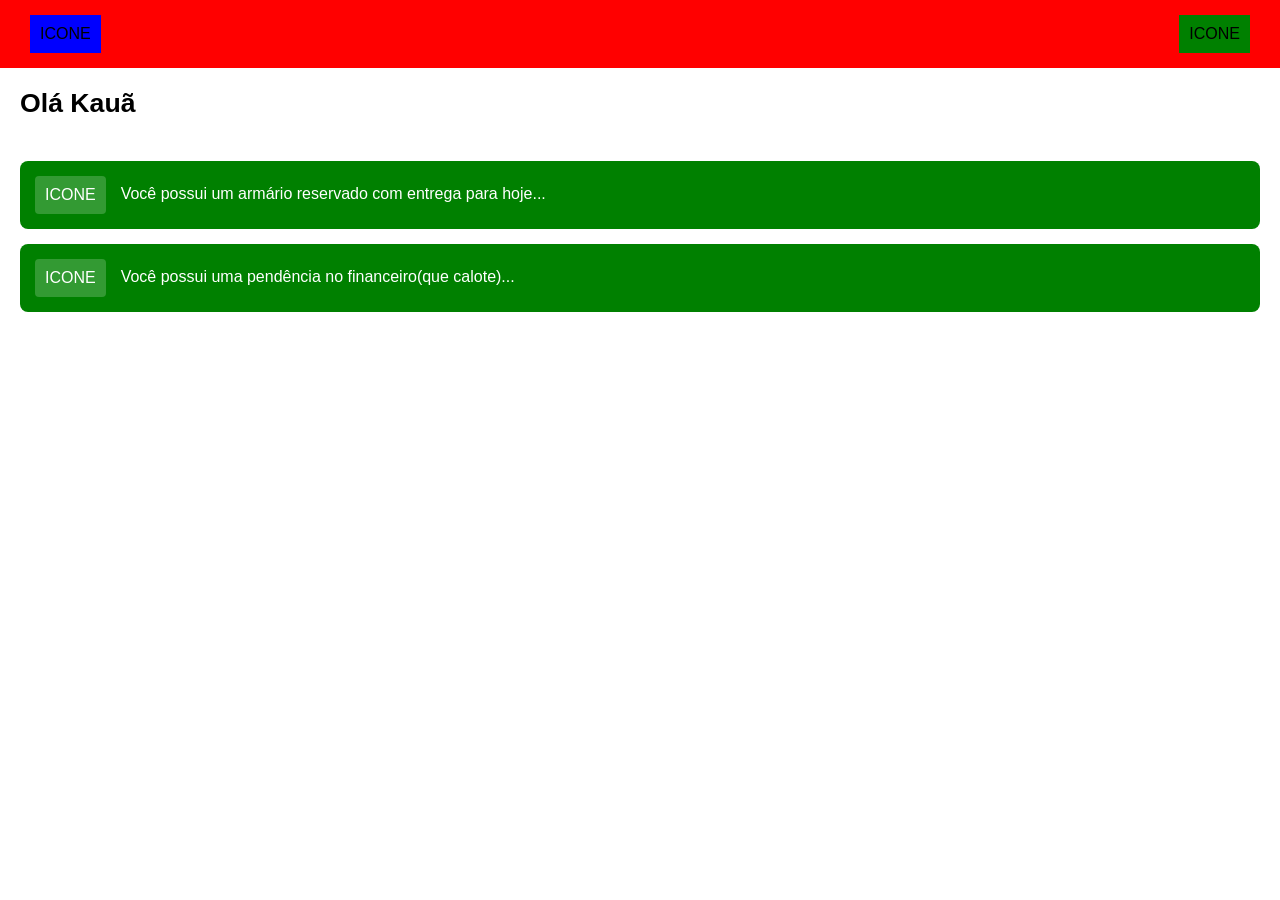
==== Projeto em Sala de Aula/index.html @ bcbefdda "Atualização do nome da pasta do projeto em sala de aula" ====
<html>
    <head>
        <link rel="stylesheet" href="style.css">
        <body>
            <header id="head">
                <div id="menu">ICONE</div>
                <div id="perfil">ICONE</div>
            </header>

            <main>
                <div id="mensagens">
                    <div id="user_name">Olá Kauã</div>
                    <div class="mns_box">
                        <div class="icon">ICONE</div>
                        <div class="mns">Você possui um armário reservado com entrega para hoje...</div>
                    </div>
                    
                    <div class="mns_box">
                        <div class="icon">ICONE</div>
                        <div class="mns">Você possui uma pendência no financeiro(que calote)...</div>
                    </div>
                </div>

            </main>
        </body>
    </head>
</html>
---- Projeto em Sala de Aula/style.css ----
body {
    margin: 0;
    font-family: sans-serif;

}

header {
    display: flex;
    justify-content: space-between; /* Pegou os dois elementos da header e jogou um pro lado da tela e o outro pro outro canto*/
    align-items: center;
    background-color: red; /*colorindo o header*/
    padding: 15px 30px;
}

#menu {
    background-color: blue;
    padding: 10px;
}

#perfil{
    background-color: green;
    padding: 10px;
}

main{
    padding: 20px;
}

#user_name{/*sobre o nome do usuário*/
    font-size: 20pt;
    margin-bottom: 20pt;
    font-weight: bold;
}

#mensagens{
    display: grid;
    gap: 15px;
}

.mns_box{
    display: flex;
    align-items: center;
    gap: 15px;
    background-color: green;
    padding: 15px;
    border-radius: 8px;
    color: white;
}

.icon{
    background-color: rgba(255, 255, 255, 0.2);
    padding: 10px;
    border-radius: 4px;
}

.mns{
    line-height: 1.4;
}
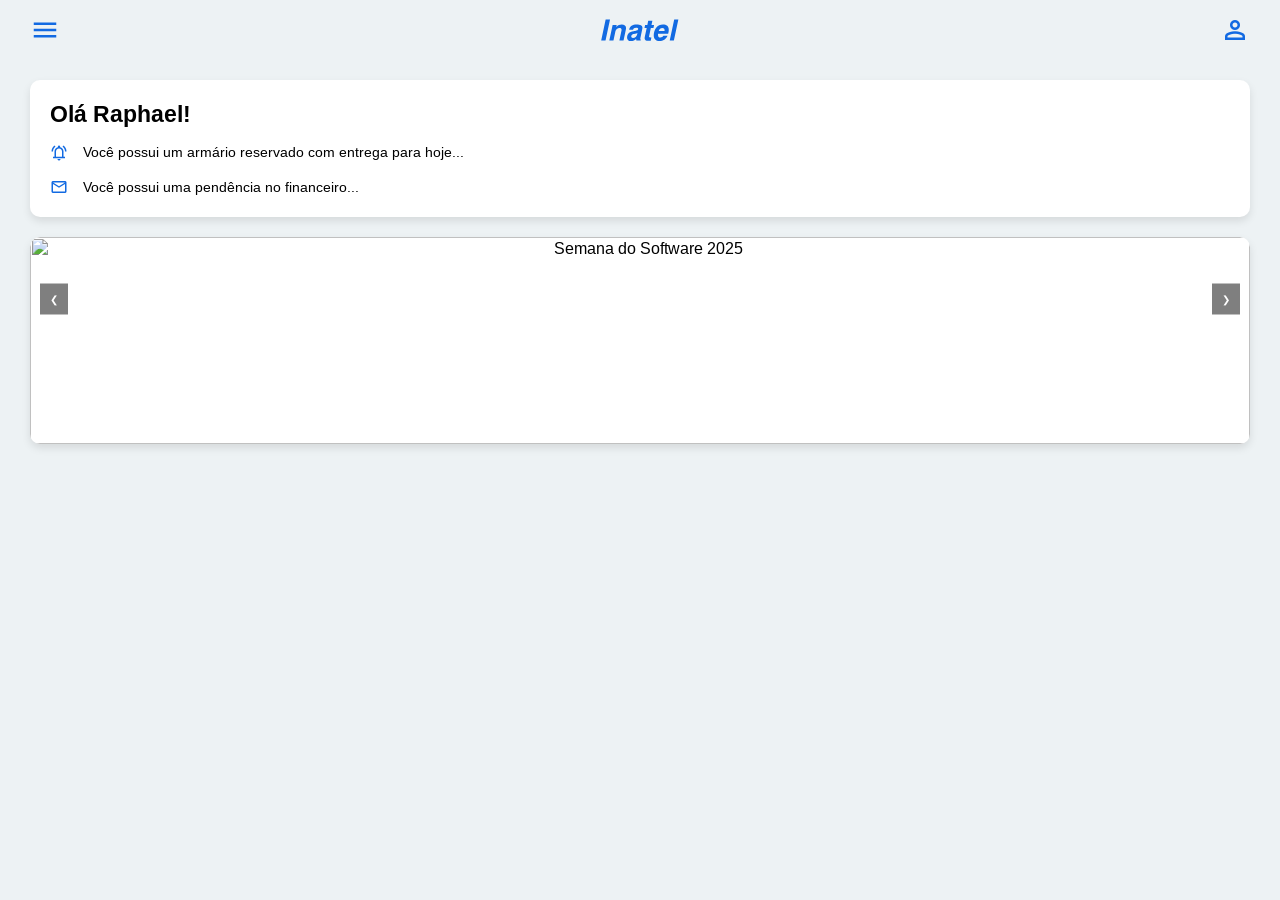
==== commit c5477eef: "First commit" ====
--- a/Projeto em Sala de Aula/index.html
+++ b/Projeto em Sala de Aula/index.html
@@ -1,27 +1,77 @@
 <html>
-    <head>
-        <link rel="stylesheet" href="style.css">
-        <body>
-            <header id="head">
-                <div id="menu">ICONE</div>
-                <div id="perfil">ICONE</div>
-            </header>
+<head>
+  <title>Dashboard App Inatel</title>
+  
+  <!-- COLOQUE TODO ESSE CÓDIGO NAS COISAS DA HEAD DO CODEPEN -->
+  <link rel="stylesheet" href="https://fonts.googleapis.com/css2?family=Material+Symbols+Outlined:opsz,wght,FILL,GRAD@20..48,100..700,0..1,-50..200" />
+  <link rel="preconnect" href="https://fonts.googleapis.com">
+  <link rel="preconnect" href="https://fonts.gstatic.com" crossorigin>
+  <link href="https://fonts.googleapis.com/css2?family=Arimo:ital,wght@0,400..700;1,400..700&display=swap" rel="stylesheet">
+  <link href="https://fonts.googleapis.com/css2?family=Roboto:wght@400;500;700&display=swap" rel="stylesheet">
+  <link rel="stylesheet" href="style.css">
+  <script type="importmap">
+    {
+      "imports": {
+        "@material/web/": "https://esm.run/@material/web/"
+      }
+    }
+  </script>
+  <script type="module">
+    import '@material/web/all.js';
+    import {styles as typescaleStyles} from '@material/web/typography/md-typescale-styles.js';
+    document.adoptedStyleSheets.push(typescaleStyles.styleSheet);
+  </script>
+  <!-- FIM DE COLOQUE TODO ESSE CÓDIGO NAS COISAS DA HEAD DO CODEPEN -->
+  
+</head>
+<body>
+  <div id="menu_aba">
+    <div id="menu_bot" onclick="closeMenu(), temaInatel()">Tema Inatel</div>
+    <div id="menu_bot" onclick="closeMenu(), temaLim()">Tema Limão</div>
+    <div id="menu_bot" onclick="closeMenu(), temaDark()">Tema Dark</div>
+  </div> 
 
-            <main>
-                <div id="mensagens">
-                    <div id="user_name">Olá Kauã</div>
-                    <div class="mns_box">
-                        <div class="icon">ICONE</div>
-                        <div class="mns">Você possui um armário reservado com entrega para hoje...</div>
-                    </div>
-                    
-                    <div class="mns_box">
-                        <div class="icon">ICONE</div>
-                        <div class="mns">Você possui uma pendência no financeiro(que calote)...</div>
-                    </div>
-                </div>
+  <header id="head">   
+    <div id="menu" onclick="openMenu()">
+      <span class="material-symbols-outlined icoG">menu</span>
+    </div>
+    
+    <div id="logo">
+      <svg class="svg_logo" xmlns="http://www.w3.org/2000/svg" viewBox="100 150 390 116">
+        <path class="path_logo" d="M127.455,156.988h21.287l-21.859,102.835H105.69L127.455,156.988L127.455,156.988z M225.618,208.048 l-10.941,51.775H194.51l9.726-45.911c0.286-1.168,0.477-2.312,0.62-3.456c0.143-1.144,0.214-2.145,0.214-3.027 c0-2.86-0.834-4.982-2.527-6.412c-1.668-1.407-4.147-2.122-7.461-2.122c-5.078,0-9.392,1.406-12.968,4.219 c-3.552,2.836-5.888,6.698-6.96,11.633l-9.559,45.076h-20.31l16.186-75.946h19.905l-2.002,9.559 c3.957-3.886,8.105-6.794,12.491-8.701c4.362-1.907,9.011-2.86,13.945-2.86c6.508,0,11.656,1.501,15.447,4.529 c3.79,3.027,5.697,7.151,5.697,12.372c0,1.239-0.096,2.55-0.286,3.933S226.143,205.855,225.618,208.048L225.618,208.048z  M282.709,222.636c-3.29,1.455-7.318,2.646-12.038,3.6c-4.744,0.954-7.557,1.55-8.438,1.788c-3.218,0.978-5.674,2.526-7.414,4.648 c-1.716,2.122-2.574,4.672-2.574,7.652c0,2.074,0.739,3.719,2.24,4.887c1.478,1.168,3.552,1.74,6.222,1.74 c5.078,0,9.487-1.574,13.206-4.721s6.15-7.342,7.271-12.61L282.709,222.636L282.709,222.636z M306.333,202.613l-9.154,43.145  c-0.238,1.313-0.405,2.432-0.524,3.361s-0.167,1.717-0.167,2.385c0,1.168,0.167,2.098,0.548,2.789 c0.381,0.715,1.049,1.406,2.026,2.098l-0.763,3.432h-21.025c-0.048-0.285-0.143-0.643-0.286-1.119  c-0.381-1.813-0.572-3.076-0.572-3.768c0-0.428,0.048-1,0.119-1.715c0.072-0.74,0.167-1.574,0.31-2.551 c-3.218,3.861-7.032,6.793-11.49,8.818c-4.458,2.027-9.344,3.053-14.708,3.053c-5.721,0-10.274-1.455-13.659-4.338  c-3.361-2.885-5.054-6.771-5.054-11.658c0-9.51,2.574-16.876,7.724-22.097c5.125-5.197,13.206-8.629,24.171-10.25 c1.788-0.287,4.195-0.645,7.271-1.049c10.131-1.168,15.185-4.53,15.185-10.108c0-2.098-0.834-3.623-2.527-4.577 c-1.669-0.954-4.338-1.43-8.033-1.43c-4.195,0-7.581,0.93-10.131,2.813c-2.574,1.883-4.052,4.529-4.481,7.914h-19.166 c1.359-8.2,5.292-14.684,11.824-19.451c6.507-4.768,14.731-7.151,24.672-7.151c8.987,0,15.971,1.454,20.954,4.362 s7.484,6.984,7.484,12.205c0,0.834-0.047,1.668-0.143,2.503C306.642,201.063,306.5,201.874,306.333,202.613L306.333,202.613z M335.081,163.281h20.31l-4.338,20.595h12.634l-3.004,14.303h-12.776l-8.844,42.026c0,0.238-0.048,0.547-0.144,0.93 c-0.095,0.404-0.144,0.668-0.144,0.811c0,1.119,0.549,1.93,1.67,2.406c1.119,0.502,3.051,0.74,5.792,0.74h4.409l-3.289,15.303 c-1.168,0.049-2.717,0.096-4.672,0.145c-3.528,0.094-5.84,0.143-6.913,0.143c-6.508,0-11.18-0.883-14.017-2.646  c-2.837-1.787-4.267-4.672-4.267-8.678c0-1.119,0.118-2.455,0.357-4.051c0.214-1.574,0.596-3.6,1.12-6.08l8.701-41.048h-10.752 l3.004-14.303h10.895L335.081,163.281L335.081,163.281z M432.339,227.213H383.4c-0.167,1.025-0.311,2.026-0.405,3.004  s-0.144,1.835-0.144,2.574c0,4.1,0.978,7.199,2.956,9.297s4.911,3.146,8.772,3.146c3.266,0,6.031-0.668,8.344-1.979 c2.313-1.334,4.434-3.48,6.389-6.46h20.309c-3.576,7.962-8.914,14.208-16.018,18.761c-7.105,4.553-14.994,6.842-23.695,6.842  c-8.63,0-15.424-2.551-20.43-7.676c-5.006-5.127-7.508-12.016-7.508-20.692c0-6.197,1.096-12.609,3.289-19.236 c2.17-6.627,5.077-12.325,8.725-17.092c4.172-5.435,9.059-9.559,14.588-12.348c5.531-2.789,11.633-4.195,18.283-4.195 c8.939,0,15.924,2.36,20.955,7.104c5.029,4.72,7.531,11.275,7.531,19.666c0,2.193-0.213,4.696-0.666,7.534 C434.246,218.322,433.458,222.232,432.339,227.213L432.339,227.213z M414.46,213.912c0.143-1.119,0.262-2.098,0.334-2.955  c0.07-0.858,0.096-1.55,0.096-2.05c0-3.385-0.979-6.031-2.957-7.914s-4.768-2.813-8.344-2.813c-4.146,0-7.676,1.335-10.607,4.005 s-5.172,6.579-6.697,11.728H414.46L414.46,213.912z M461.826,156.988h20.311l-21.932,102.835h-20.262L461.826,156.988 L461.826,156.988z"></path>
+      </svg>
+    </div>
+    
+    <div id="perfil"><span class="material-symbols-outlined icoG">Person</span></div>
+  </header>
+  
+  <main>
+    <div id="mensagens">
+      <div id="user_name" class="font">Olá Raphael!</div>
+      
+      <div class="mns_box">
+        <div class="icon"><span class="material-symbols-outlined icoP">notifications_active</span></div>
+        <div class="mns font">Você possui um armário reservado com entrega para hoje...</div>
+      </div>
+      
+      <div class="mns_box">
+        <div class="icon"><span class="material-symbols-outlined icoP">mail</span></div>
+        <div class="mns font">Você possui uma pendência no financeiro...</div>
+      </div>
+    </div>  
 
-            </main>
-        </body>
-    </head>
+    
+    <div class="carousel-container">
+      <div class="carousel">
+          <!-- Os cards deverão ser inseridos dinamicamente via JS -->
+      </div>
+      <button id="prevBtn">❮</button>
+      <button id="nextBtn">❯</button>
+      </div>  
+
+
+  </main>
+
+  <script src="script.js"></script>
+</body>
 </html>
--- a/Projeto em Sala de Aula/style.css
+++ b/Projeto em Sala de Aula/style.css
@@ -1,58 +1,203 @@
+:root {
+  --cor-click: #126ae2; /* Click */
+  --cor-sombra: #0a599b; /* Azul Escuro */
+  --cor-text: black; /* Preto */
+  --cor-back1: #edf2f4; /* Azul claro */
+  --cor-back2: #6a937a; /* Verde Escuro */
+  
+  --md-sys-color-primary: #126ae2;
+  --md-sys-color-on-primary: #FFFFFF;
+  --md-sys-color-primary-container: #edf2f4;
+  --md-sys-color-on-primary-container: #002020;
+  
+  --frequencia: #126ae2;
+  --nota: #126ae2;
+  --prova: #126ae2;
+}
+
 body {
-    margin: 0;
-    font-family: sans-serif;
-
+  margin: 0px;
+  background-color: var(--cor-back1);
+  font-family: "Arimo", sans-serif;
 }
 
 header {
+  display: flex;
+  justify-content: space-between; 
+  align-items: center; 
+  padding: 15px 30px; 
+}
+
+#menu {
+  cursor: pointer;
+}
+
+#logo {
+  display: flex;
+  align-items: center;
+}
+
+.svg_logo {
+  width: 80px;
+}
+
+.path_logo {
+  fill: var(--cor-click);
+}
+
+main {
+  padding: 10px;
+}
+
+#mensagens {
+  background-color: white;
+  padding: 20px;
+  margin: 10px 20px 20px 20px;
+  border-radius: 10px;
+  box-shadow: 0px 4px 8px rgba(0, 0, 0, 0.1);
+  display: grid;
+  gap: 15px;
+}
+
+#user_name {
+  font-size: 17pt;
+  font-weight: bold;
+}
+
+.mns_box {
+  display: flex;
+  align-items: center;
+  gap: 15px;
+}
+
+.icon {
+  display: flex;
+  align-items: center;
+  justify-content: center;
+}
+
+.mns {
+  line-height: 1.4;
+}
+
+.material-symbols-outlined {
+  color: var(--cor-click);
+  font-variation-settings:
+  'FILL' 0,
+  'wght' 400,
+  'GRAD' 0,
+  'opsz' 24
+}
+
+.icoG {
+  font-size: 30px;
+}
+
+.icoP {
+  font-size: 18px;
+}
+
+.font {
+  font-family: "Arimo", sans-serif;
+  font-optical-sizing: auto;
+  font-weight: normal;
+  font-style: normal;
+  font-size: 14px;
+  color: var(--cor-text)
+}
+
+#menu_aba {
+  height: 100%;
+  width: 100%;
+  position: fixed;
+  top: 0;
+  left: 0;
+  background-color: white;
+  overflow-x: hidden;
+  transition: 0.5s;
+  z-index: 1;
+  display: none;
+  border-radius: 10px;
+}
+
+#menu_bot {
+  position: relative;
+  padding: 20px;
+  display: block;
+  cursor: pointer;
+  font-family: "Arimo", sans-serif;
+  font-optical-sizing: auto;
+  font-weight: bold;
+  font-style: normal;
+  font-size: 14pt;
+  color: var(--cor-click);
+  transition: 0.5s;
+}
+
+h3 {
+  font-family: "Arimo", sans-serif;
+  font-optical-sizing: auto;
+  font-weight: bold;
+  font-style: normal;
+  font-size: 14px;
+  color: var(--cor-text);
+  padding-left: 5px;
+  padding-right: 5px
+}
+
+p {
+  font-family: "Arimo", sans-serif;
+  font-optical-sizing: auto;
+  font-weight: normal;
+  font-style: normal;
+  font-size: 11px;
+  color: var(--cor-text);
+  line-height: 1.5;
+  orphans: 3;
+  padding-left: 5px;
+  padding-right: 5px
+}
+
+.carousel-container {
+    position: relative;
+    overflow: hidden;
+    background-color: white;
+    border-radius: 10px;
+    margin: 20px;
+    box-shadow: 0px 4px 8px rgba(0, 0, 0, 0.1);
+}
+
+.carousel {
     display: flex;
-    justify-content: space-between; /* Pegou os dois elementos da header e jogou um pro lado da tela e o outro pro outro canto*/
-    align-items: center;
-    background-color: red; /*colorindo o header*/
-    padding: 15px 30px;
-}
-
-#menu {
-    background-color: blue;
+    transition: transform 0.5s ease-in-out;
+}
+
+.card {
+    min-width: 100%;
+    text-align: center;
+}
+
+.card img {
+    width: 100%;
+    border-top-right-radius: 10px;
+    border-top-left-radius: 10px;
+}
+
+.info {
+    padding: 10px
+}
+
+button {
+    position: absolute;
+    top: 30%;
+    transform: translateY(-50%);
+    background: rgba(0, 0, 0, 0.5);
+    color: white;
+    border: none;
     padding: 10px;
-}
-
-#perfil{
-    background-color: green;
-    padding: 10px;
-}
-
-main{
-    padding: 20px;
-}
-
-#user_name{/*sobre o nome do usuário*/
-    font-size: 20pt;
-    margin-bottom: 20pt;
-    font-weight: bold;
-}
-
-#mensagens{
-    display: grid;
-    gap: 15px;
-}
-
-.mns_box{
-    display: flex;
-    align-items: center;
-    gap: 15px;
-    background-color: green;
-    padding: 15px;
-    border-radius: 8px;
-    color: white;
-}
-
-.icon{
-    background-color: rgba(255, 255, 255, 0.2);
-    padding: 10px;
-    border-radius: 4px;
-}
-
-.mns{
-    line-height: 1.4;
-}+    cursor: pointer;
+    font-size: 10px;
+}
+
+#prevBtn { left: 10px; }
+#nextBtn { right: 10px; }
